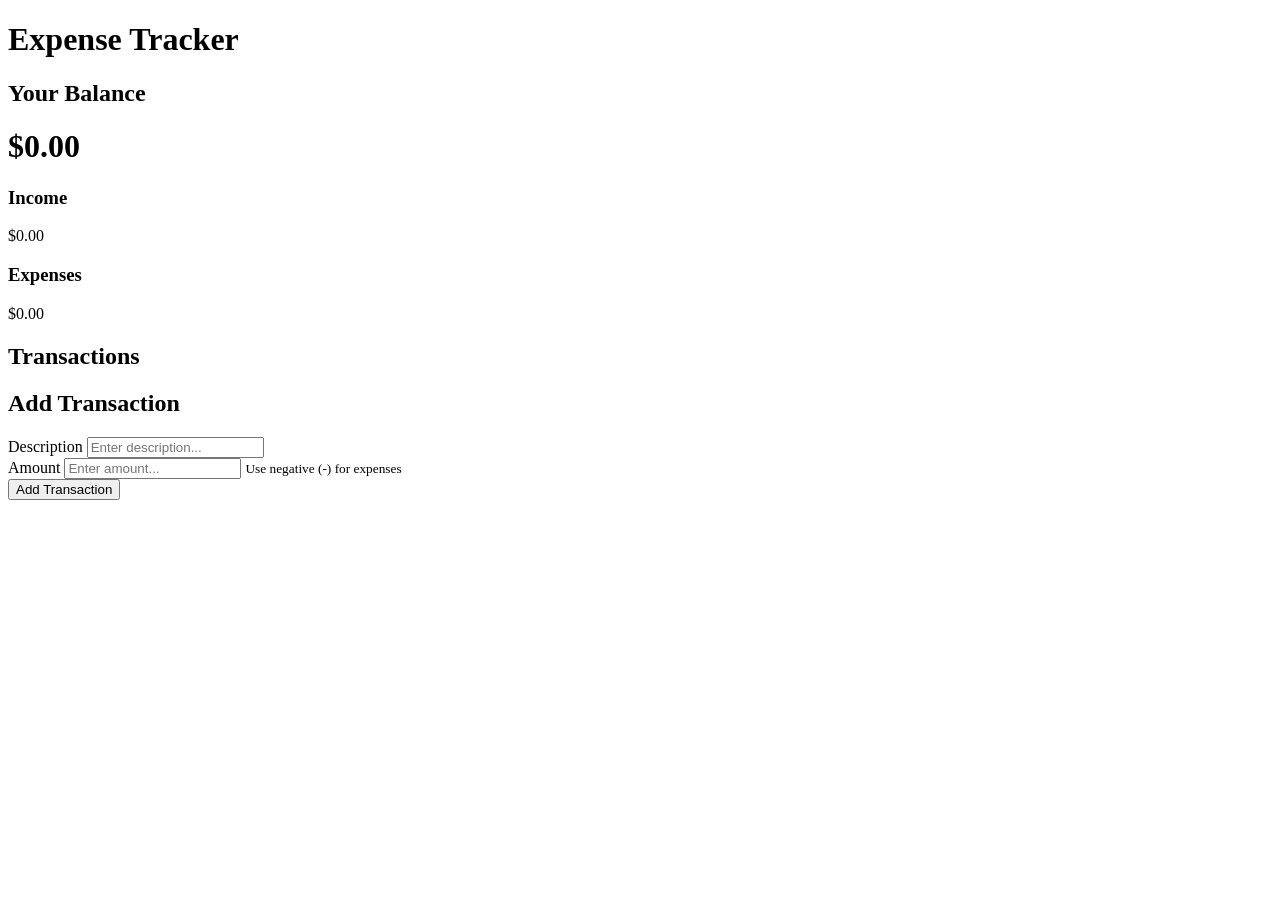
==== Project 4 Expense Tracker/index.html @ 59cf8ac1 "html p4" ====
<!DOCTYPE html>
<html lang="en">
<head>
    <meta charset="UTF-8">
    <meta name="viewport" content="width=device-width, initial-scale=1.0">
    <title>Expense Tracker</title>
    <link rel="stylesheet" href=".css">
    <link href="https://fonts.googleapis.com/css?family=Poppins:100,100italic,200,200italic,300,300italic,regular,italic,500,500italic,600,600italic,700,700italic,800,800italic,900,900italic" 
    rel="stylesheet" />

</head>
<body>
    <div class="container">
        <h1>Expense Tracker</h1>

        <div class="balance-container">
            <h2>Your Balance</h2>
            <h1 id="balance">$0.00</h1>
            <div class="summary">
                <div class="income">
                    <h3>Income</h3>
                    <p id="income-amount">$0.00</p>
                </div>
                <div class="expenses">
                    <h3>Expenses</h3>
                    <p id="expense-amount">$0.00</p>
                </div>
            </div>
        </div>
        <div class="main-content">
            <div class="transaction-container">
                <h2>Transactions</h2>
                <ul id="transaction-list">
                    <!-- TRANSACTIONS WILL BE INSERTED HERE -->
                </ul>
            </div>
            <div class="form-container">
                <h2>Add Transaction</h2>
                <form id="transaction-form">
                    <div class="form-group">
                        <label for="description">Description</label>
                        <input type="text" id="description" placeholder="Enter description..." required>
                    </div>
                    <div class="form-group">
                        <label for="description">Amount</label>
                        <input type="number" id="description" placeholder="Enter amount..." required>
                        <small>Use negative (-) for expenses</small>
                    </div>
                    <button type="submit">Add Transaction</button>
                </form>
            </div>
        </div>
    </div>   
    <script src="script.js"></script>
</body>
</html>
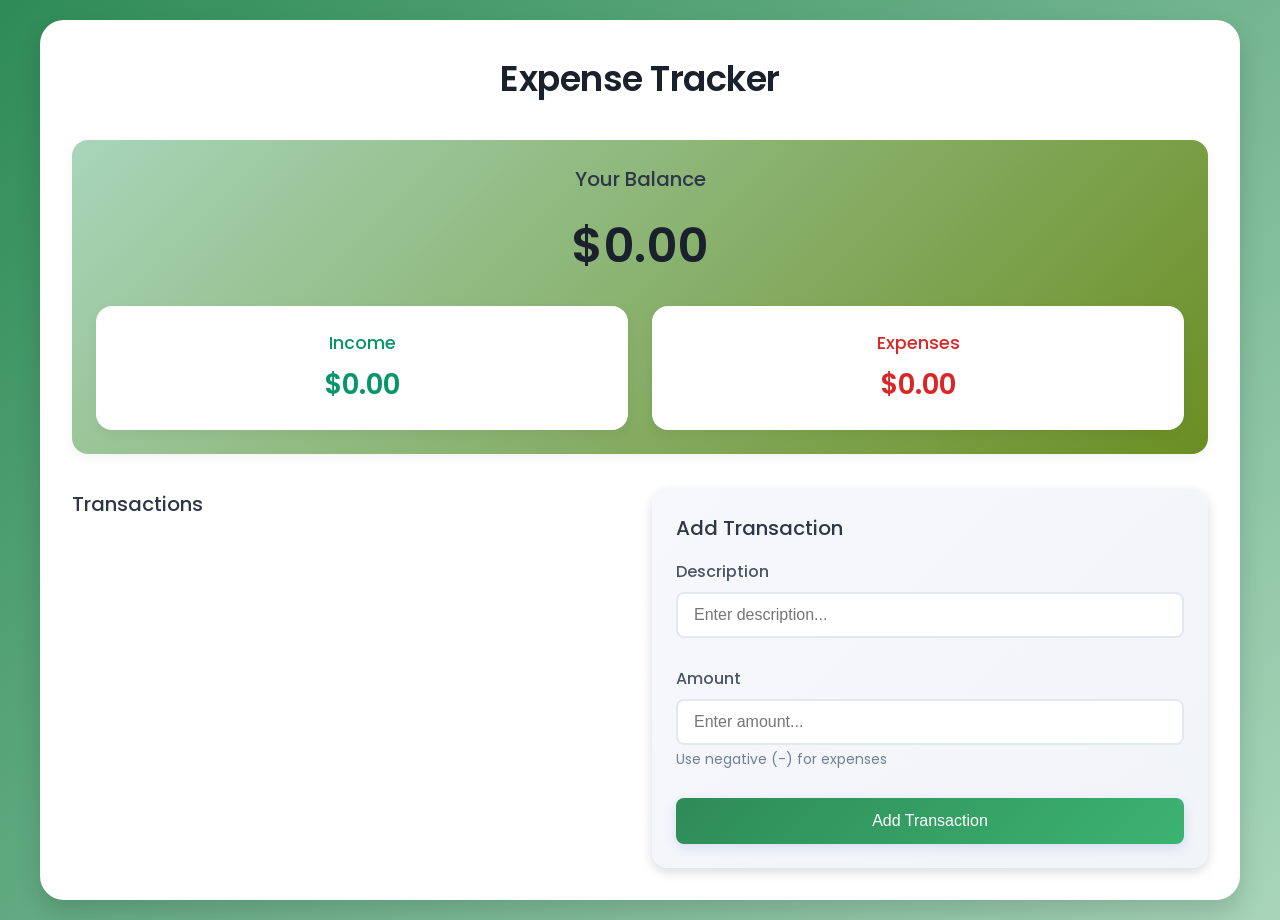
==== commit 61faf053: "css  p4" ====
--- a/Project 4 Expense Tracker/index.html
+++ b/Project 4 Expense Tracker/index.html
@@ -4,9 +4,10 @@
     <meta charset="UTF-8">
     <meta name="viewport" content="width=device-width, initial-scale=1.0">
     <title>Expense Tracker</title>
-    <link rel="stylesheet" href=".css">
+    <link rel="stylesheet" href="style.css">
     <link href="https://fonts.googleapis.com/css?family=Poppins:100,100italic,200,200italic,300,300italic,regular,italic,500,500italic,600,600italic,700,700italic,800,800italic,900,900italic" 
     rel="stylesheet" />
+    <link href="https://fonts.googleapis.com/css?family=Poppins:100,100italic,200,200italic,300,300italic,regular,italic,500,500italic,600,600italic,700,700italic,800,800italic,900,900italic" rel="stylesheet" />
 
 </head>
 <body>
--- a/Project 4 Expense Tracker/style.css
+++ b/Project 4 Expense Tracker/style.css
@@ -0,0 +1,323 @@
+* {
+    margin: 0;
+    padding: 0;
+    box-sizing: border-box;
+}
+
+body {
+    background: linear-gradient(135deg, #2e8b57, #a8d5ba);
+    min-height: 100vh;
+    font-family: "Poppins", sans-serif;
+    display: flex;
+    align-items: center;
+    justify-content: center;
+    padding: 20px;
+    color: #2d3436;
+}
+
+.container {
+    width: 100%;
+    max-width: 1200px;
+    background-color: #fff;
+    padding: 2rem;
+    border-radius: 24px;
+    box-shadow: 0 12px 24px rgba(0, 0, 0, 0.15);
+}
+
+h1 {
+    text-align: center;
+    color: #1a202c;
+    margin-bottom: 35px;
+    font-size: 2.2rem;
+    font-weight: 600;
+    letter-spacing: -0.5px;
+}
+
+h2 {
+    color: #2d3748;
+    margin-bottom: 1rem;
+    font-size: 1.25rem;
+    font-weight: 500;
+}
+
+.balance-container {
+    text-align: center;
+    margin-bottom: 35px;
+    padding: 24px;
+    background: linear-gradient(135deg, #a8d5ba, #6b8e23);
+    border-radius: 1rem;
+    box-shadow: 0 4px 12px rgba(0, 0, 0, 0.05);
+}
+
+.balance-container h1 {
+    font-size: 3rem;
+    margin: 15px 0;
+    /* Debugging trick */
+    /* border: 1px solid red; */
+}
+
+.summary {
+    display: grid;
+    /* 1 fr 1 fr = 50% 50% */
+    /* 1fr 2fr = 33% 66% */
+    grid-template-columns: 1fr 1fr;
+    gap: 24px;
+    margin-top: 24px;
+}
+
+.main-content {
+    display: grid;
+    grid-template-columns: 1fr 1fr;
+    gap: 24px;
+}
+
+.income,.expenses {
+    background-color: #fff;
+    padding: 24px;
+    border-radius: 1rem;
+    box-shadow: 0 4px 12px rgba(0, 0, 0, 0.05);
+    transition: transform 0.2s ease;
+}
+
+.income:hover, .expenses:hover {
+    transform: translateY(-2px);
+}
+
+.income h3 {
+    color: #059669;
+    font-size: 1.1rem;
+    font-weight: 500;
+}
+
+.expenses h3 {
+    color: #dc2626;
+    font-size: 1.1rem;
+    font-weight: 500;
+}
+
+.income p, .expenses p {
+    margin-top: 8px;
+    font-size: 1.75rem;
+    font-weight: 600;
+}
+
+.income p {
+    color: #059669;
+}
+
+.expenses p {
+    color: #dc2626;
+}
+
+.transaction-container {
+    height: 100%;
+    display: flex;
+    flex-direction: column;
+}
+
+#transaction-list {
+    list-style: none;
+    max-height: 500px;
+    overflow-y: auto;
+    padding-right: 8px;
+    flex-grow: 1;
+}
+
+#transaction-list::-webkit-scrollbar {
+    width: 8px;
+}
+
+#transaction-list::-webkit-scrollbar-track {
+    /* track is the background of the scrollbar */
+    background-color: #f1f1f1;
+    border-radius: 4px;
+}
+
+#transaction-list::-webkit-scrollbar-thumb {
+    /* thumb is the draggable part of the scrollbar */
+    background-color: #cbd5e0;
+    border-radius: 4px;
+}
+
+#transaction-list::-webkit-scrollbar-thumb:hover {
+    background-color: #a0aec0;
+}
+
+.transaction {
+    display: flex;
+    justify-content: space-between;
+    align-items: center;
+    padding: 1rem 1.2rem;
+    margin-bottom: 12px;
+    border-radius: 12px;
+    background-color: #fff;
+    box-shadow: 0 2px 8px rgba(0, 0, 0, 0.05);
+    transition: all 0.2s ease;
+    border-style: 5px solid;
+    animation: slideIn 0.3s ease;
+}
+
+@keyframes slideIn {
+    from {
+        opacity: 0;
+        transform: translateX(-20px);
+    } 
+    to {
+        opacity: 1;
+        transform: translateX(0px);
+
+    }
+}
+
+.transaction:hover {
+    transform: translateX(4px);
+    box-shadow: 0 4px 12px rgba(0, 0, 0, 0.1);
+}
+
+.transaction.income {
+    border-right-color: #059669;
+}
+
+.transaction.expense {
+    border-right-color: #dc2626;
+}
+
+.transaction .delete-btn {
+    background: none;
+    border: none;
+    color: #dc2626;
+    cursor: pointer;
+    font-size: 1.4rem;
+    opacity: 0;
+    transition: all 0.2s ease;
+    padding: 4px 8px;
+    border-radius: 4px;
+    margin-left: 12px;
+}
+
+.transaction:hover .delete-btn {
+    opacity: 1;
+}
+
+.transaction .delete-btn:hover {
+    background-color: #fee2e2;
+    transform: scale(1.1);
+}
+
+.form-container {
+    background: linear-gradient(135deg, #f6f8fb, #f1f4f8);
+    padding: 24px;
+    border-radius: 16px;
+    box-shadow: 0 4px 12px rgba(0, 0, 0, 0.15);
+    height: 100%;
+    display: flex;
+    flex-direction: column;
+}
+
+.form-container form {
+    height: 100%;
+    display: flex;
+    flex-direction: column;
+}
+
+.form-group {
+    margin-bottom: 28px;
+}
+
+label {
+    display: block;
+    margin-bottom: 8px;
+    color: #4a5568;
+    font-weight: 500;
+}
+
+input {
+    width: 100%;
+    padding: 12px 16px;
+    border: 2px solid #e2e8f0;
+    border-radius: 8px;
+    font-size: 1rem;
+    transition: all 0.2s ease;
+    background-color: white;
+}
+
+input:focus {
+    outline: none;
+    border-color: #667eea;
+    box-shadow: 0 0 0 3px rgba(102, 126, 234, 0.1);
+}
+
+input:hover {
+    border-color: #cbd5e0;
+}
+
+small {
+    color: #718096;
+    font-size: 0.875rem;
+    margin-top: 4px;
+    display: block;
+}
+
+button[type="submit"] {
+    width: 100%;
+    padding: 14px;
+    background: linear-gradient(135deg, #2e8b57 0%, #3cb371 100%);
+    color: white;
+    border: none;
+    border-radius: 8px;
+    cursor: pointer;
+    font-size: 1rem;
+    font-weight: 500;
+    box-shadow: 0 4px 12px rgba(102, 126, 234, 0.2);
+    margin-top: auto;
+    transition: all 0.2s ease;
+}
+
+button[type="submit"]:hover {
+    transform: translateY(-2px);
+    box-shadow: 0 6px 16px rgba(102, 126, 234, 0.3);
+}
+
+button[type="submit"]:active {
+    transform: translateY(0);
+}
+
+/* responsiveness */
+
+@media (max-width: 900px) {
+    .main-content {
+        grid-template-columns: 1fr;
+    }
+
+    #transaction-list {
+        max-height: 300px;
+    }
+}
+
+@media (max-width: 480px) {
+    .container {
+        padding: 24px;
+    }
+
+    .summary {
+        grid-template-columns: 1fr;
+        gap: 16px;
+    }
+
+    .balance-container h1 {
+        font-size: 2.5rem;
+    }
+
+    .income p, .expenses p {
+        font-size: 1.5rem;
+    }
+
+    .transaction {
+        padding: 14px 16px;
+    }
+
+    h1 {
+        font-size: 1.8rem;
+    }
+
+}
